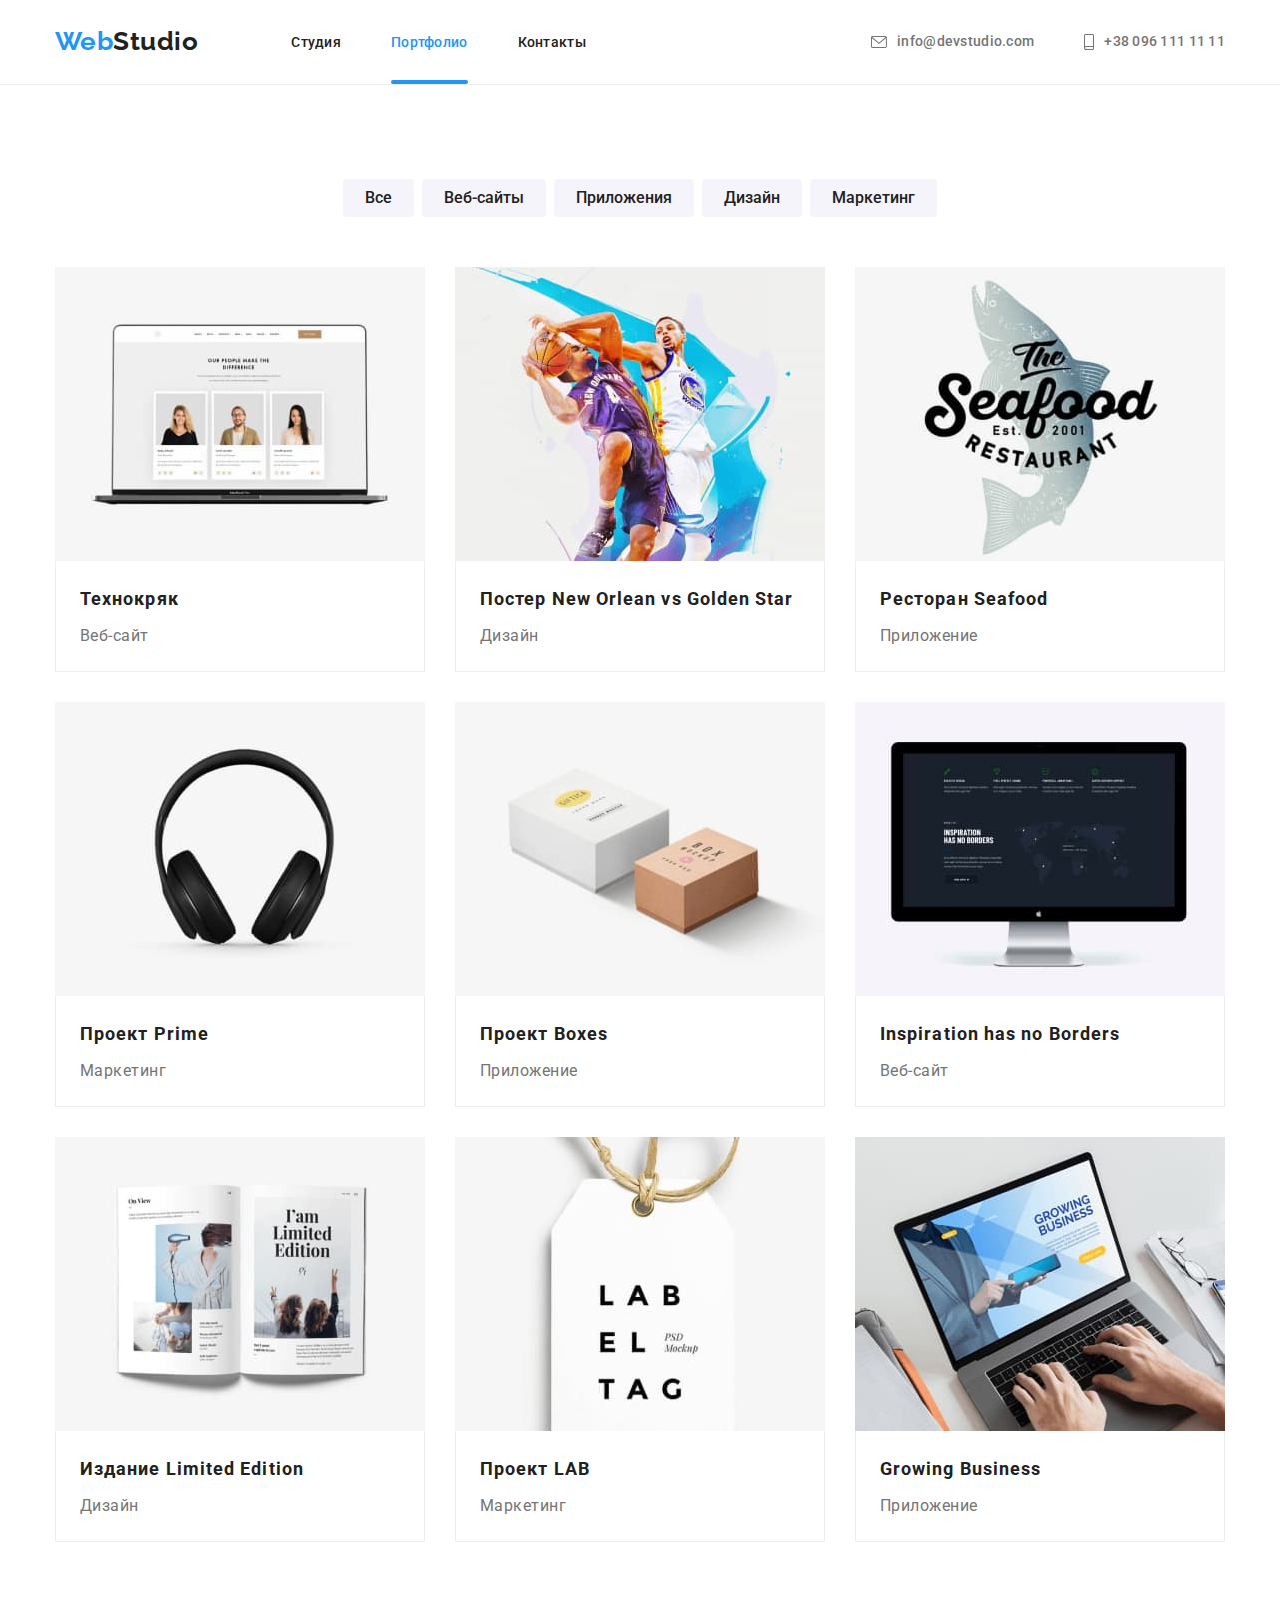
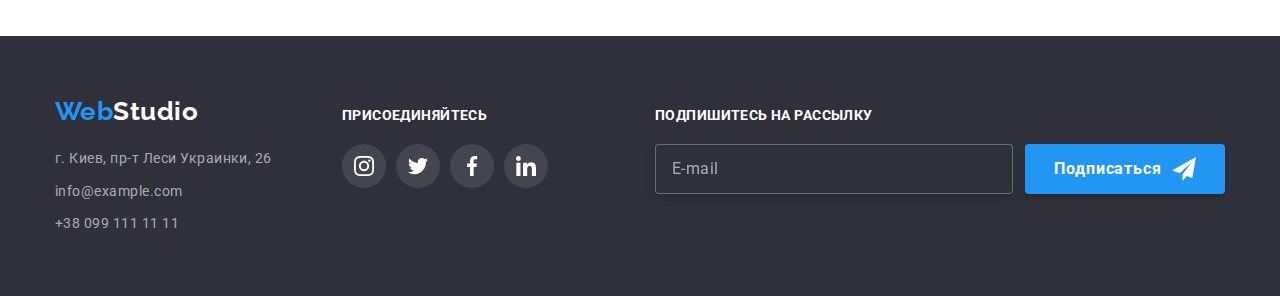
==== portfolio.html @ af9476b7 "add files from previous hw" ====
<!DOCTYPE html>
<html lang="ru">
  <head>
    <meta charset="UTF-8" />
    <meta http-equiv="X-UA-Compatible" content="IE=edge" />
    <meta name="viewport" content="width=device-width, initial-scale=1.0" />
    <title>Homework 7</title>
    <link rel="preconnect" href="https://fonts.googleapis.com" />
    <link rel="preconnect" href="https://fonts.gstatic.com" crossorigin />
    <link
      href="https://fonts.googleapis.com/css2?family=Raleway:wght@700&family=Roboto:wght@400;500;700;900&display=swap"
      rel="stylesheet"
    />
    <link
      rel="stylesheet"
      href="https://cdnjs.cloudflare.com/ajax/libs/modern-normalize/1.1.0/modern-normalize.min.css"
    />
    <link rel="stylesheet" href="./css/styles.css" />
  </head>

  <body>
    <!-- Header -->
    <header class="header-border">
      <div class="container header-container">
        <nav class="main-nav">
          <a class="logo" href="index.html" title="WebStudio"
            >Web<span class="logo-black">Studio</span></a
          >
          <ul class="site-nav">
            <li>
              <a class="nav-studio" href="./index.html">Студия</a>
            </li>
            <li>
              <a class="nav-portfolio current" href="./portfolio.html"
                >Портфолио</a
              >
            </li>
            <li><a class="nav-contacts" href="">Контакты</a></li>
          </ul>
        </nav>

        <ul class="contacts">
          <li>
            <a class="link-mail" href="mailto:info@devstudio.com">
              <svg class="icon-mail" width="16" height="12">
                <use href="./images/sprite.svg#icon-mail"></use>
              </svg>
              info@devstudio.com</a
            >
          </li>
          <li>
            <a class="link-tel" href="tel:+380961111111">
              <svg class="icon-smartphone" width="10" height="16">
                <use href="./images/sprite.svg#icon-smartphone"></use>
              </svg>
              +38 096 111 11 11</a
            >
          </li>
        </ul>
      </div>
    </header>
    <!-- Main -->
    <main>
      <!-- Секция 1 (Портфолио) -->
      <section>
        <div class="container">
          <h1 class="visually-hidden">Работы</h1>
          <ul class="button-list">
            <li><button class="portfolio-btn" type="button">Все</button></li>
            <li>
              <button class="portfolio-btn" type="button">Веб-сайты</button>
            </li>
            <li>
              <button class="portfolio-btn" type="button">Приложения</button>
            </li>
            <li><button class="portfolio-btn" type="button">Дизайн</button></li>
            <li>
              <button class="portfolio-btn" type="button">Маркетинг</button>
            </li>
          </ul>
          <ul class="portfolio-list">
            <li class="portfolio-card">
              <a class="portfolio-link" href="">
                <div class="portfolio-thumb">
                  <img
                    src="./images/technokryak.jpg"
                    width="370"
                    alt="Профили 3х членов команды"
                  />
                  <div class="portfolio-overlay">
                    <p class="thumb-text">
                      Ресурс предлагает комплексные предложения с разным уровнем
                      функционала и сервисов. Все это позволит посетителю
                      получить исчерпывающие сведения  о компании или частном
                      лице.
                    </p>
                  </div>
                </div>
                <div class="portfolio-card-div">
                  <h2 class="card-name">Технокряк</h2>
                  <p class="card-text">Веб-сайт</p>
                </div>
              </a>
            </li>
            <li class="portfolio-card">
              <a class="portfolio-link" href="">
                <div class="portfolio-thumb">
                  <img
                    src="./images/poster-new-orlean-vs-golden-star.jpg"
                    width="370"
                    alt="Постер New Orlean vs Golden Star с баскетболистами"
                  />
                  <div class="portfolio-overlay">
                    <p class="thumb-text">
                      Ресурс предлагает комплексные предложения с разным уровнем
                      функционала и сервисов. Все это позволит посетителю
                      получить исчерпывающие сведения  о компании или частном
                      лице.
                    </p>
                  </div>
                </div>
                <div class="portfolio-card-div">
                  <h2 class="card-name">Постер New Orlean vs Golden Star</h2>
                  <p class="card-text">Дизайн</p>
                </div>
              </a>
            </li>

            <li class="portfolio-card">
              <a class="portfolio-link" href="">
                <div class="portfolio-thumb">
                  <img
                    src="./images/seafood-restaurant.jpg"
                    width="370"
                    alt=" Надпись Seafood ресторан и логотип в виде лосося"
                  />
                  <div class="portfolio-overlay">
                    <p class="thumb-text">
                      Ресурс предлагает комплексные предложения с разным уровнем
                      функционала и сервисов. Все это позволит посетителю
                      получить исчерпывающие сведения  о компании или частном
                      лице.
                    </p>
                  </div>
                </div>
                <div class="portfolio-card-div">
                  <h2 class="card-name">Ресторан Seafood</h2>
                  <p class="card-text">Приложение</p>
                </div>
              </a>
            </li>

            <li class="portfolio-card">
              <a class="portfolio-link" href="">
                <div class="portfolio-thumb">
                  <img
                    src="./images/prime-project.jpg"
                    width="370"
                    alt="Наушники"
                  />
                  <div class="portfolio-overlay">
                    <p class="thumb-text">
                      Ресурс предлагает комплексные предложения с разным уровнем
                      функционала и сервисов. Все это позволит посетителю
                      получить исчерпывающие сведения  о компании или частном
                      лице.
                    </p>
                  </div>
                </div>
                <div class="portfolio-card-div">
                  <h2 class="card-name">Проект Prime</h2>
                  <p class="card-text">Маркетинг</p>
                </div>
              </a>
            </li>

            <li class="portfolio-card">
              <a class="portfolio-link" href="">
                <div class="portfolio-thumb">
                  <img
                    src="./images/boxes-project.jpg"
                    width="370"
                    alt="Две коробки: белая и коричневая"
                  />
                  <div class="portfolio-overlay">
                    <p class="thumb-text">
                      Ресурс предлагает комплексные предложения с разным уровнем
                      функционала и сервисов. Все это позволит посетителю
                      получить исчерпывающие сведения  о компании или частном
                      лице.
                    </p>
                  </div>
                </div>
                <div class="portfolio-card-div">
                  <h2 class="card-name">Проект Boxes</h2>
                  <p class="card-text">Приложение</p>
                </div>
              </a>
            </li>

            <li class="portfolio-card">
              <a class="portfolio-link" href="">
                <div class="portfolio-thumb">
                  <img
                    src="./images/inspiration-has-no-borders.jpg"
                    width="370"
                    alt="Компьютер с веб-сайтом"
                  />
                  <div class="portfolio-overlay">
                    <p class="thumb-text">
                      Ресурс предлагает комплексные предложения с разным уровнем
                      функционала и сервисов. Все это позволит посетителю
                      получить исчерпывающие сведения  о компании или частном
                      лице.
                    </p>
                  </div>
                </div>
                <div class="portfolio-card-div">
                  <h2 class="card-name">Inspiration has no Borders</h2>
                  <p class="card-text">Веб-сайт</p>
                </div>
              </a>
            </li>

            <li class="portfolio-card">
              <a class="portfolio-link" href="">
                <div class="portfolio-thumb">
                  <img
                    src="./images/limited-edition.jpg"
                    alt="Раскрытая книга с картинками"
                  />
                  <div class="portfolio-overlay">
                    <p class="thumb-text">
                      Ресурс предлагает комплексные предложения с разным уровнем
                      функционала и сервисов. Все это позволит посетителю
                      получить исчерпывающие сведения  о компании или частном
                      лице.
                    </p>
                  </div>
                </div>
                <div class="portfolio-card-div">
                  <h2 class="card-name">Издание Limited Edition</h2>
                  <p class="card-text">Дизайн</p>
                </div>
              </a>
            </li>

            <li class="portfolio-card">
              <a class="portfolio-link" href="">
                <div class="portfolio-thumb">
                  <img src="./images/lab-project.jpg" width="370" alt="Бирка" />
                  <div class="portfolio-overlay">
                    <p class="thumb-text">
                      Ресурс предлагает комплексные предложения с разным уровнем
                      функционала и сервисов. Все это позволит посетителю
                      получить исчерпывающие сведения  о компании или частном
                      лице.
                    </p>
                  </div>
                </div>
                <div class="portfolio-card-div">
                  <h2 class="card-name">Проект LAB</h2>
                  <p class="card-text">Маркетинг</p>
                </div>
              </a>
            </li>
            <li class="portfolio-card">
              <a class="portfolio-link" href="">
                <div class="portfolio-thumb">
                  <img
                    src="./images/growing-business.jpg"
                    width="370"
                    alt="Руки выполняют действия на клавиатуре"
                  />
                  <div class="portfolio-overlay">
                    <p class="thumb-text">
                      Ресурс предлагает комплексные предложения с разным уровнем
                      функционала и сервисов. Все это позволит посетителю
                      получить исчерпывающие сведения  о компании или частном
                      лице.
                    </p>
                  </div>
                </div>
                <div class="portfolio-card-div">
                  <h2 class="card-name">Growing Business</h2>
                  <p class="card-text">Приложение</p>
                </div>
              </a>
            </li>
          </ul>
        </div>
      </section>
    </main>
    <!-- Footer -->
    <footer>
      <div class="container">
        <div class="footer-columns">
          <div class="footer-adress">
            <a class="bottom-logo" href="index.html" title="WebStudio"
              >Web<span class="logo-white">Studio</span></a
            >
            <address>
              <ul class="address-list">
                <li>
                  <a
                    class="address-link"
                    href="https://goo.gl/maps/oR3F1YAG6LvCoMsa9"
                    target="_blank"
                    rel="noopener noreferrer"
                    >г. Киев, пр-т Леси Украинки, 26</a
                  >
                </li>
                <li>
                  <a class="address-link" href="mailto:info@example.com"
                    >info@example.com</a
                  >
                </li>
                <li>
                  <a class="address-link" href="tel:+380991111111"
                    >+38 099 111 11 11</a
                  >
                </li>
              </ul>
            </address>
          </div>
          <div class="call-to-action">
            <p class="join">присоединяйтесь</p>
            <ul class="sn-list-footer">
              <li class="sn-item-footer">
                <a class="sn-link-footer" href="">
                  <svg class="icon-social-footer" width="20" height="20">
                    <use href="./images/sprite.svg#icon-instagram"></use>
                  </svg>
                </a>
              </li>
              <li class="sn-item-footer">
                <a class="sn-link-footer" href="">
                  <svg class="icon-social-footer" width="20" height="20">
                    <use href="./images/sprite.svg#icon-twitter"></use>
                  </svg>
                </a>
              </li>
              <li class="sn-item-footer">
                <a class="sn-link-footer" href="">
                  <svg class="icon-social-footer" width="20" height="20">
                    <use href="./images/sprite.svg#icon-facebook"></use>
                  </svg>
                </a>
              </li>
              <li class="sn-item-footer">
                <a class="sn-link-footer" href="">
                  <svg class="icon-social-footer" width="20" height="20">
                    <use href="./images/sprite.svg#icon-linkedin"></use>
                  </svg>
                </a>
              </li>
            </ul>
          </div>
          <form class="mailing-list">
            <label class="mailing-list-title">
              Подпишитесь на рассылку
              <input
                class="mailing-list-email"
                type="email"
                name="email"
                placeholder="E-mail"
              />
            </label>
            <button class="mailing-list-button" type="submit">
              Подписаться
              <svg class="icon-send" width="24" height="24">
                <use href="./images/sprite.svg#icon-icon-send"></use>
              </svg>
            </button>
          </form>
        </div>
      </div>
    </footer>
  </body>
</html>
---- css/styles.css ----
:root {
  --primary-text-color: #757575;
  --title-text-color: #212121;
  --accent-color: #2196f3;
  --hero-button-hover-color: #188ce8;
  --primary-white-color: #ffffff;
  --portfolio-card-border-color: #eeeeee;
  --header-border-color: #ececec;
  --hero-footer-section-background-color: #2f303a;
  --team-section-background-color: #f5f4fa;
  --team-section-social-network-color: #afb1b8;
  --backdrop-background-color: rgba(0, 0, 0, 0.2);
  --primary-black-color: #000;
  --timing-function: cubic-bezier(0.4, 0, 0.2, 1);
}

body {
  font-family: Roboto, sans-serif;
  letter-spacing: 0.03em;
  background-color: var(--primary-white-color);
  color: var(--primary-text-color);
}
p,
h1,
h2,
h3,
h4,
h5,
h6 {
  margin: 0;
  padding: 0;
}

ul {
  list-style: none;
  margin: 0;
  padding: 0;
}

img {
  display: block;
  max-width: 100%;
  height: auto;
}

section {
  padding: 94px 0;
}

.container {
  width: 1200px;
  margin-left: auto;
  margin-right: auto;
  padding-left: 15px;
  padding-right: 15px;
}

.visually-hidden {
  position: absolute;
  width: 1px;
  height: 1px;
  margin: -1px;
  border: 0;
  padding: 0;
  white-space: nowrap;
  clip-path: inset(100%);
  clip: rect(0 0 0 0);
  overflow: hidden;
}

/* Header */
header {
  display: flex;
  align-items: center;
  margin: auto;
}
.header-container {
  display: flex;
  align-items: center;
}

.header-border {
  border-bottom: 1px solid var(--header-border-color);
}

.main-nav {
  display: flex;
  align-items: center;
  margin-right: auto;
}

.logo {
  margin-right: 93px;
  padding-top: 24px;
  padding-bottom: 25px;

  font-family: "Raleway";
  font-weight: 700;
  font-size: 26px;
  line-height: 1.2;
  color: var(--accent-color);
  text-decoration: none;
}

.logo-black {
  color: var(--title-text-color);
}

.site-nav {
  display: flex;
  align-items: center;
  padding-left: 0;
  margin: 0;
}

.site-nav .current {
  color: var(--accent-color);
  position: relative;
}

.site-nav .current::after {
  content: "";
  position: absolute;
  width: 100%;
  height: 4px;
  background-color: var(--accent-color);
  border-radius: 2px;
  bottom: 0;
  left: 0;
  margin-bottom: -2px;
}

.site-nav > li:not(:last-child) {
  margin-right: 50px;
}

.nav-studio {
  padding-top: 32px;
  padding-bottom: 32px;
  font-weight: 500;
  font-size: 14px;
  line-height: 1.14;
  letter-spacing: 0.02em;
  color: var(--title-text-color);
  text-decoration: none;
  transition: color 250ms var(--timing-function);
}

.nav-studio:hover,
.nav-studio:focus {
  color: var(--accent-color);
}

.nav-portfolio {
  padding-top: 32px;
  padding-bottom: 32px;
  font-weight: 500;
  font-size: 14px;
  line-height: 1.14px;
  letter-spacing: 0.02em;
  color: var(--title-text-color);
  text-decoration: none;
  transition: color 250ms var(--timing-function);
}

.nav-portfolio:hover,
.nav-portfolio:focus {
  color: var(--accent-color);
}

.nav-contacts {
  padding-top: 32px;
  padding-bottom: 32px;
  font-weight: 500;
  font-size: 14px;
  line-height: 1.14;
  letter-spacing: 0.02em;
  color: var(--title-text-color);
  text-decoration: none;
  transition: color 250ms var(--timing-function);
}

.nav-contacts:hover,
.nav-contacts:focus {
  color: var(--accent-color);
}

.contacts {
  display: flex;
  align-items: center;
  padding-left: 0;
  margin: 0;
}

.link-mail {
  padding-top: 32px;
  padding-bottom: 32px;
  margin-right: 50px;
  font-weight: 500;
  font-size: 14px;
  line-height: 1.4;
  letter-spacing: 0.02em;
  color: var(--primary-text-color);
  text-decoration: none;
  display: flex;
  align-items: center;
  transition: color 250ms var(--timing-function);
}

.icon-mail {
  fill: currentColor;
  margin-right: 10px;
}

.link-mail:hover,
.link-mail:focus {
  color: var(--accent-color);
}

.link-tel {
  padding-top: 32px;
  padding-bottom: 32px;
  font-weight: 500;
  font-size: 14px;
  line-height: 1.4;
  letter-spacing: 0.02em;
  color: var(--primary-text-color);
  text-decoration: none;
  display: flex;
  align-items: center;
  transition: color 250ms var(--timing-function);
}

.icon-smartphone {
  fill: currentColor;
  margin-right: 10px;
}

.link-tel:hover,
.link-tel:focus {
  color: var(--accent-color);
}

/* Секция 1 (Эффективное решение для вашего бизнеса)  */
.hero-section {
  background-color: var(--hero-footer-section-background-color);
  background-image: linear-gradient(
      to right,
      rgba(47, 48, 58, 0.4),
      rgba(47, 48, 58, 0.4)
    ),
    url("../images/hero-img.jpg");
  background-repeat: no-repeat;
  background-size: cover;
  background-position: center;
  max-width: 1600px;
  margin: 0 auto;
  align-items: center;
  padding-top: 200px;
  padding-bottom: 200px;
}

.title-container {
  display: flex;
  align-items: center;
  flex-direction: column;
}

.hero-title {
  margin: 0 0 30px;
  width: 696px;

  font-weight: 900;
  font-size: 44px;
  line-height: 1.36;
  text-align: center;
  letter-spacing: 0.06em;
  text-transform: uppercase;
  color: var(--primary-white-color);
}

.hero-button {
  border-radius: 4px;
  padding: 10px 32px;
  border: none;
  align-items: center;

  color: var(--primary-white-color);
  background-color: var(--accent-color);
  font-weight: 700;
  font-size: 16px;
  line-height: 1.88;
  text-align: center;
  letter-spacing: 0.06em;
  cursor: pointer;
  transition: background-color 250ms var(--timing-function);
}

.hero-button:hover,
.hero-button:focus {
  background-color: var(--hero-button-hover-color);
}

/* Секция 2 (Список преимуществ) */
.advantage-list {
  display: flex;
}

.advantage-list > li:not(:last-child) {
  margin-right: 30px;
}

.advantage-block {
  background-color: var(--team-section-background-color);
  border-radius: 4px;
  width: 270px;
  height: 120px;
  margin-bottom: 30px;
  align-items: center;
  display: flex;
  justify-content: center;
}

.advantage-title {
  margin-top: 0;
  margin-bottom: 10px;
  color: var(--title-text-color);
  font-weight: 700;
  font-size: 14px;
  line-height: 1.14;
  text-transform: uppercase;
}

.advantage-text {
  width: 270px;
  font-size: 14px;
  line-height: 1.7;
  color: var(--primary-text-color);
}

/* Секция 3 (Чем мы занимаемся?) */
.project-section {
  padding-top: 0;
}
.projects-title {
  margin-top: 0;
  margin-bottom: 50px;
  font-weight: 700;
  font-size: 36px;
  line-height: 1.16;
  text-align: center;
  color: var(--title-text-color);
}

.projects-list {
  display: flex;
}

.projects-list > li:not(:last-child) {
  margin-right: 30px;
}

.projects-item-div {
  position: relative;
}

.projects-item-text {
  position: absolute;
  bottom: 0;

  width: 370px;
  padding: 27px 0;
  font-weight: 700;
  font-size: 14px;
  line-height: 16px;
  text-align: center;
  letter-spacing: 0.03em;
  text-transform: uppercase;
  color: var(--primary-white-color);
  background-color: rgba(47, 48, 58, 0.8);
}

/* Секция 4 (Наша команда) */
.team-section {
  background-color: var(--team-section-background-color);
  margin-top: 0;
  margin-bottom: 0;
}

.team-section-title {
  margin-bottom: 50px;
  font-weight: 700;
  font-size: 36px;
  line-height: 1.16;
  text-align: center;
  color: var(--title-text-color);
}

.team-list {
  display: flex;
}

.member-card {
  background-color: var(--primary-white-color);
  width: 270px;
  margin-bottom: 0;
  box-shadow: 0px 1px 3px rgba(0, 0, 0, 0.12), 0px 1px 1px rgba(0, 0, 0, 0.14),
    0px 2px 1px rgba(0, 0, 0, 0.2);
}

.member-card:not(:last-child) {
  margin-right: 30px;
}

.member-name {
  margin-top: 30px;
  margin-bottom: 10px;
  font-weight: 500;
  font-size: 16px;
  line-height: 1.19;
  text-align: center;
  color: var(--title-text-color);
}

.member-position {
  margin-bottom: 16px;
  font-size: 16px;
  line-height: 1.19;
  text-align: center;
}

.social-network-list {
  display: flex;
  justify-content: center;
  margin-bottom: 30px;
}

.social-network-link:not(:last-child) {
  margin-right: 10px;
}

.social-network {
  display: flex;
  justify-content: center;
  align-items: center;
  color: var(--team-section-social-network-color);
  width: 44px;
  height: 44px;
  border-radius: 50%;
  transition: color 250ms var(--timing-function),
    background-color 250ms var(--timing-function);
}

.social-network:hover,
.social-network:focus {
  color: var(--primary-white-color);
  background-color: var(--accent-color);
}

.icon-social {
  fill: currentColor;
}

/* Секция 5 (Постоянные клиенты) */

.regular-customers-title {
  color: var(--title-text-color);
  font-weight: 700;
  font-size: 36px;
  line-height: 1.16;
  text-align: center;
  letter-spacing: 0.03em;

  margin-bottom: 50px;
}

.regular-customers-list {
  display: flex;
}

.brand-logo-item:not(:last-child) {
  margin-right: 30px;
}

.brand-logo-link {
  display: flex;
  justify-content: center;
  align-items: center;
  border: 1px solid var(--team-section-social-network-color);
  border-radius: 4px;
  width: 170px;
  height: 92px;
  color: var(--team-section-social-network-color);
  transition: color 250ms var(--timing-function);
}

.brand-logo-link:hover,
.brand-logo-link:focus {
  color: var(--accent-color);
  border: 1px solid var(--accent-color);
}

.brand-logo-icon {
  fill: currentColor;
}

/* Footer */
footer {
  background-color: var(--hero-footer-section-background-color);
  padding-top: 60px;
  padding-bottom: 60px;
}

.footer-columns {
  display: flex;
  align-items: baseline;
}

.bottom-logo {
  display: inline-block;
  margin-bottom: 20px;
  font-family: "Raleway";
  font-weight: 700;
  font-size: 26px;
  line-height: 1.19;
  color: var(--accent-color);
  text-decoration: none;
}

.logo-white {
  color: var(--primary-white-color);
}

.address-link {
  display: inline-block;
  font-style: normal;
  font-size: 14px;
  line-height: 1.7;
  color: rgba(255, 255, 255, 0.6);
  text-decoration: none;
  transition: color 250ms var(--timing-function);
}

.address-list > li:not(:last-child) {
  margin-bottom: 9px;
}

.address-link:hover,
.address-link:focus {
  color: var(--primary-white-color);
}

.call-to-action {
  margin-left: 70px;
}

.join {
  margin-bottom: 20px;
  font-weight: 700;
  font-size: 14px;
  line-height: 1.14;
  letter-spacing: 0.03em;
  text-transform: uppercase;
  color: var(--primary-white-color);
}

.sn-list-footer {
  display: flex;
}

.sn-item-footer:not(:last-child) {
  margin-right: 10px;
}

.sn-link-footer {
  display: flex;
  justify-content: center;
  align-items: center;
  color: var(--primary-white-color);
  background-color: rgba(255, 255, 255, 0.1);
  width: 44px;
  height: 44px;
  border-radius: 50%;
  transition: background-color 250ms var(--timing-function);
}

.sn-link-footer:hover,
.sn-link-footer:focus {
  background-color: var(--accent-color);
}

.icon-social-footer {
  fill: currentColor;
}

.mailing-list {
  margin-left: auto;
  display: flex;
}

.mailing-list-title {
  display: block;
  font-weight: 700;
  font-size: 14px;
  line-height: 1.14;
  letter-spacing: 0.03em;
  text-transform: uppercase;
  color: var(--primary-white-color);
}

.mailing-list-email {
  display: block;
  margin-top: 20px;
  font-size: 16px;
  line-height: 1.25;
  letter-spacing: 0.03em;
  color: rgba(255, 255, 255, 0.6);
  width: 358px;
  height: 50px;
  background-color: var(--hero-footer-section-background-color);
  border: 1px solid rgba(255, 255, 255, 0.3);
  box-sizing: border-box;
  filter: drop-shadow(0px 4px 4px rgba(0, 0, 0, 0.15));
  border-radius: 4px;
  padding-left: 16px;
  transition: border 250ms var(--timing-function);
}

.mailing-list-email:focus {
  border: 1px solid var(--accent-color);
  outline: none;
}

.mailing-list-email::placeholder {
  font-size: 16px;
  line-height: 1.25;
  letter-spacing: 0.03em;
  color: rgba(255, 255, 255, 0.6);
}

.mailing-list-button {
  display: flex;
  align-self: flex-end;
  margin-left: 12px;
  justify-content: center;
  align-items: center;
  width: 200px;
  height: 50px;

  font-weight: 700;
  font-size: 16px;
  line-height: 30px;
  letter-spacing: 0.06em;
  color: var(--primary-white-color);
  background-color: var(--accent-color);
  box-shadow: 0px 4px 4px rgba(0, 0, 0, 0.15);
  border-radius: 4px;
  border: none;
  cursor: pointer;
  transition: background-color 250ms var(--timing-function);
}

.icon-send {
  margin-left: 10px;
}

.mailing-list-button:hover,
.mailing-list-button:focus {
  background-color: var(--hero-button-hover-color);
}

/* Modal  */

.backdrop {
  position: fixed;
  top: 0;
  left: 0;
  background-color: var(--backdrop-background-color);
  width: 100%;
  height: 100%;

  opacity: 1;
  transition: opacity 250ms var(--timing-function);
}

.is-hidden {
  visibility: hidden;
  opacity: 0;
  pointer-events: none;
}

.backdrop.is-hidden .modal {
  transform: translate(-50%, -50%) scale(0.9);
  opacity: 0;
}

.modal {
  position: absolute;
  top: 50%;
  left: 50%;
  padding: 40px;
  min-width: 528px;
  min-height: 581px;
  transform: translate(-50%, -50%) scale(1);
  transition: transform 250ms var(--timing-function),
    opacity 250ms var(--timing-function);

  background-color: var(--primary-white-color);
  box-shadow: 0px 1px 3px rgba(0, 0, 0, 0.12), 0px 1px 1px rgba(0, 0, 0, 0.14),
    0px 2px 1px rgba(0, 0, 0, 0.2);
  border-radius: 4px;
}

.modal-close-button {
  position: absolute;
  right: 0;
  top: 0;
  display: flex;
  justify-content: center;
  align-items: center;
  margin: 8px 8px 0 2px;
  padding: 0;

  border: none;
  cursor: pointer;
  background-color: var(--primary-white-color);
}

.icon-close {
  fill: var(--primary-black-color);
  transition: fill 250ms var(--timing-function);
}

.icon-close:hover,
.icon-close:focus {
  fill: var(--accent-color);
}

.modal-title {
  margin-bottom: 30px;
  font-weight: 700;
  font-size: 20px;
  line-height: 1.15;
  text-align: center;
  letter-spacing: 0.03em;
  color: var(--title-text-color);
}

.form-field {
  position: relative;
  margin-bottom: 28px;
}

.form-field:nth-child(4) {
  margin-bottom: 20px;
}

.form-label {
  position: absolute;
  top: -18px;
  left: 0;
  font-size: 12px;
  line-height: 1.16;
  letter-spacing: 0.01em;
}

.form-svg {
  position: absolute;
  top: 50%;
  left: 15px;
  transform: translateY(-50%);
  transition: fill 250ms var(--timing-function);
}

.input {
  padding-left: 42px;
  width: 448px;
  height: 40px;
  border: 1px solid rgba(33, 33, 33, 0.2);
  box-sizing: border-box;
  border-radius: 4px;
  color: var(--primary-text-color);
  transition: border 250ms var(--timing-function);
}

.input:focus {
  border: 1px solid var(--accent-color);
  outline: none;
}

.form-field:focus-within > .form-svg {
  fill: var(--accent-color);
}

.textarea {
  resize: none;
  width: 448px;
  height: 120px;
  padding: 12px 16px;
  margin-top: 4px;
  border: 1px solid rgba(33, 33, 33, 0.2);
  box-sizing: border-box;
  border-radius: 4px;
  font-size: 14px;
  line-height: 1.14;
  letter-spacing: 0.01em;
  color: var(--primary-text-color);
  transition: border 250ms var(--timing-function);
}

.textarea::placeholder {
  font-size: 14px;
  line-height: 1.14;
  letter-spacing: 0.01em;
  color: rgba(117, 117, 117, 0.5);
}

.textarea:focus {
  border: 1px solid var(--accent-color);
  outline: none;
}

.policy-checkbox {
  display: flex;
  align-items: center;
  justify-content: center;
  font-size: 14px;
  line-height: 1.71;
  letter-spacing: 0.03em;
}

.checkbox {
  position: absolute;
  width: 1px;
  height: 1px;
  margin: -1px;
  border: 0;
  padding: 0;
  white-space: nowrap;
  clip-path: inset(100%);
  clip: rect(0 0 0 0);
  overflow: hidden;
}

.checkbox:checked + .checkbox-border {
  background-color: var(--accent-color);
  background-origin: border-box;
  border-color: var(--accent-color);
}

.checkbox-border {
  display: flex;
  align-items: center;
  border: 2px solid var(--title-text-color);
  border-radius: 4px;
  margin-right: 7px;
  transition: background-color 250ms var(--timing-function);
}

.icon-check {
  fill: var(--primary-white-color);
}

.policy-agreement {
  margin-left: 3px;
  color: var(--accent-color);
}

.form-button {
  display: flex;
  justify-content: center;
  align-items: center;
  width: 200px;
  margin-top: 30px;
  margin-left: auto;
  margin-right: auto;
  padding-top: 10px;
  padding-bottom: 10px;

  font-weight: 700;
  font-size: 16px;
  line-height: 1.87;
  letter-spacing: 0.06em;
  color: var(--primary-white-color);
  background-color: var(--accent-color);
  box-shadow: 0px 4px 4px rgba(0, 0, 0, 0.15);
  border-radius: 4px;
  border: none;
  cursor: pointer;
  transition: background-color 250ms var(--timing-function);
}

.form-button:hover,
.form-button:focus {
  background-color: var(--hero-button-hover-color);
}

/* Portfolio  */

.button-list {
  display: flex;
  justify-content: center;

  margin-bottom: 50px;
}

.button-list > li:not(:last-child) {
  margin-right: 8px;
}

.portfolio-btn {
  padding: 6px 22px;
  border-radius: 4px;
  border: none;

  font-weight: 500;
  font-size: 16px;
  line-height: 1.63;
  text-align: center;
  color: var(--title-text-color);
  background-color: var(--team-section-background-color);
  cursor: pointer;
  transition: color 250ms var(--timing-function), background-color,
    250ms var(--timing-function);
}
.portfolio-btn:hover,
.portfolio-btn:focus {
  color: var(--primary-white-color);
  background-color: var(--accent-color);
}

.portfolio-list {
  display: flex;
  flex-wrap: wrap;
  padding-left: 0;
  margin-top: 0;
}

.portfolio-link {
  display: block;
  text-decoration: none;
  color: var(--primary-text-color);
}

.portfolio-link:hover,
.portfolio-link:focus {
  box-shadow: 0px 1px 1px rgba(0, 0, 0, 0.12), 0px 4px 4px rgba(0, 0, 0, 0.06),
    1px 4px 6px rgba(0, 0, 0, 0.16);
}

.portfolio-thumb {
  position: relative;
  overflow: hidden;
}

.portfolio-overlay {
  position: absolute;
  width: 100%;
  height: 100%;
  top: 0;
  left: 0;
  background-color: rgba(33, 150, 243, 0.9);
  transform: translateY(100%);
  transition: transform 250ms var(--timing-function);
}

.thumb-text {
  position: absolute;
  top: 50%;
  left: 50%;
  transform: translate(-50%, -50%);
  width: 100%;
  padding: 63px 24px;

  font-size: 18px;
  line-height: 1.55;
  letter-spacing: 0.03em;
  color: var(--primary-white-color);
}

.portfolio-link:hover .portfolio-overlay {
  transform: translateY(0);
}

.portfolio-card {
  width: 370px;
  margin-right: 30px;
  margin-bottom: 30px;

  background: var(--primary-white-color);
  box-sizing: border-box;
}

.portfolio-card:nth-child(3n) {
  margin-right: 0;
}

.portfolio-card:nth-last-child(-n + 3) {
  margin-bottom: 0;
}

.portfolio-card-div {
  padding: 20px 24px;
  border-left: 1px solid var(--portfolio-card-border-color);
  border-right: 1px solid var(--portfolio-card-border-color);
  border-bottom: 1px solid var(--portfolio-card-border-color);
}

.card-name {
  margin-bottom: 4px;
  font-weight: 700;
  font-size: 18px;
  line-height: 2;
  letter-spacing: 0.06em;
  color: var(--title-text-color);
}

.card-text {
  font-size: 16px;
  line-height: 1.88;
}
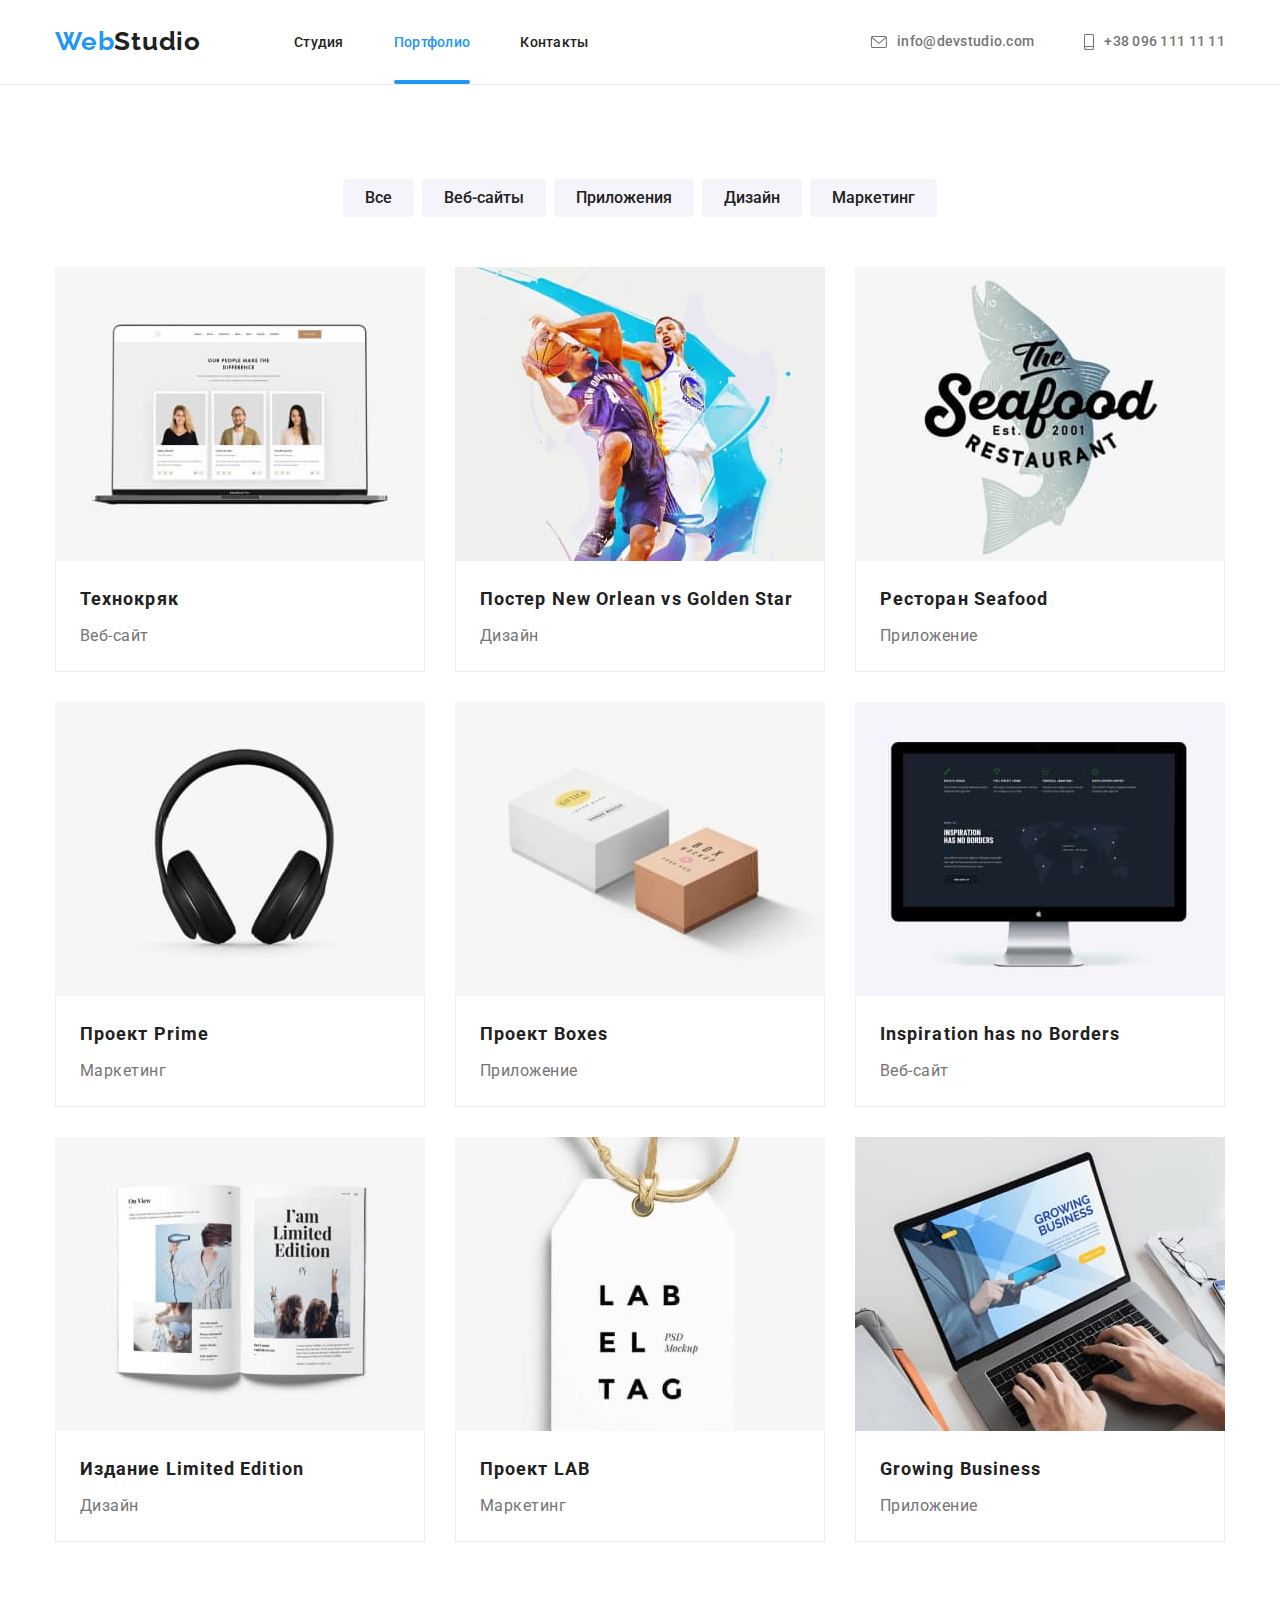
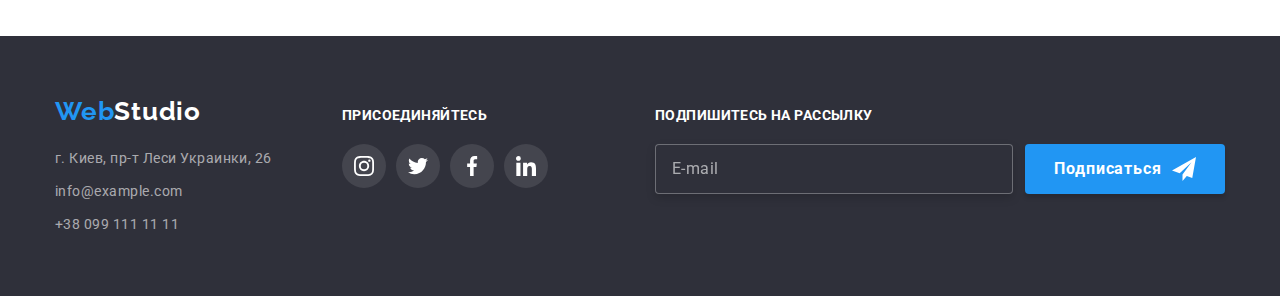
==== commit 964ae7aa: "add BEM for studio" ====
--- a/portfolio.html
+++ b/portfolio.html
@@ -20,41 +20,35 @@
 
   <body>
     <!-- Header -->
-    <header class="header-border">
-      <div class="container header-container">
-        <nav class="main-nav">
-          <a class="logo" href="index.html" title="WebStudio"
-            >Web<span class="logo-black">Studio</span></a
-          >
-          <ul class="site-nav">
-            <li>
-              <a class="nav-studio" href="./index.html">Студия</a>
-            </li>
-            <li>
-              <a class="nav-portfolio current" href="./portfolio.html"
-                >Портфолио</a
-              >
-            </li>
-            <li><a class="nav-contacts" href="">Контакты</a></li>
+    <header class="header--border">
+      <div class="container header__container">
+        <nav class="site-nav">
+          <a class="logo site-nav__logo" href="index.html" title="WebStudio">Web<span class="logo--black">Studio</span></a>
+          <ul class="site-nav__list">
+            <li class="site-nav__item">
+              <a class="site-nav__link" href="./index.html">Студия</a>
+            </li>
+            <li class="site-nav__item">
+              <a class="site-nav__link site-nav__link--current" href="./portfolio.html">Портфолио</a>
+            </li>
+            <li class="site-nav__item"><a class="site-nav__link" href="">Контакты</a></li>
           </ul>
         </nav>
-
+    
         <ul class="contacts">
           <li>
-            <a class="link-mail" href="mailto:info@devstudio.com">
-              <svg class="icon-mail" width="16" height="12">
+            <a class="contacts__link contacts__link--gap" href="mailto:info@devstudio.com">
+              <svg class="contacts__icon" width="16" height="12">
                 <use href="./images/sprite.svg#icon-mail"></use>
               </svg>
-              info@devstudio.com</a
-            >
+              info@devstudio.com</a>
           </li>
           <li>
-            <a class="link-tel" href="tel:+380961111111">
-              <svg class="icon-smartphone" width="10" height="16">
+            <a class="contacts__link" href="tel:+380961111111">
+              <svg class="contacts__icon" width="10" height="16">
                 <use href="./images/sprite.svg#icon-smartphone"></use>
               </svg>
-              +38 096 111 11 11</a
-            >
+              +38 096 111 11 11</a>
           </li>
         </ul>
       </div>
@@ -65,16 +59,16 @@
       <section>
         <div class="container">
           <h1 class="visually-hidden">Работы</h1>
-          <ul class="button-list">
-            <li><button class="portfolio-btn" type="button">Все</button></li>
-            <li>
+          <ul class="filter-list">
+            <li class="filter-list__item"><button class="portfolio-btn" type="button">Все</button></li>
+            <li class="filter-list__item">
               <button class="portfolio-btn" type="button">Веб-сайты</button>
             </li>
-            <li>
+            <li class="filter-list__item">
               <button class="portfolio-btn" type="button">Приложения</button>
             </li>
-            <li><button class="portfolio-btn" type="button">Дизайн</button></li>
-            <li>
+            <li class="filter-list__item"><button class="portfolio-btn" type="button">Дизайн</button></li>
+            <li class="filter-list__item">
               <button class="portfolio-btn" type="button">Маркетинг</button>
             </li>
           </ul>
@@ -303,81 +297,66 @@
     <!-- Footer -->
     <footer>
       <div class="container">
-        <div class="footer-columns">
+        <div class="footer__columns">
           <div class="footer-adress">
-            <a class="bottom-logo" href="index.html" title="WebStudio"
-              >Web<span class="logo-white">Studio</span></a
-            >
+            <a class="logo footer-adress__logo" href="index.html" title="WebStudio">Web<span
+                class="logo--white">Studio</span></a>
             <address>
-              <ul class="address-list">
-                <li>
-                  <a
-                    class="address-link"
-                    href="https://goo.gl/maps/oR3F1YAG6LvCoMsa9"
-                    target="_blank"
-                    rel="noopener noreferrer"
-                    >г. Киев, пр-т Леси Украинки, 26</a
-                  >
+              <ul class="footer-address__list">
+                <li class="footer-address__item">
+                  <a class="footer-address__link" href="https://goo.gl/maps/oR3F1YAG6LvCoMsa9" target="_blank"
+                    rel="noopener noreferrer">г. Киев, пр-т Леси Украинки, 26</a>
                 </li>
-                <li>
-                  <a class="address-link" href="mailto:info@example.com"
-                    >info@example.com</a
-                  >
+                <li class="footer-address__item">
+                  <a class="footer-address__link" href="mailto:info@example.com">info@example.com</a>
                 </li>
-                <li>
-                  <a class="address-link" href="tel:+380991111111"
-                    >+38 099 111 11 11</a
-                  >
+                <li class="footer-address__item">
+                  <a class="footer-address__link" href="tel:+380991111111">+38 099 111 11 11</a>
                 </li>
               </ul>
             </address>
           </div>
-          <div class="call-to-action">
-            <p class="join">присоединяйтесь</p>
-            <ul class="sn-list-footer">
-              <li class="sn-item-footer">
-                <a class="sn-link-footer" href="">
-                  <svg class="icon-social-footer" width="20" height="20">
+          <div class="join">
+            <p class="join__title">присоединяйтесь</p>
+            <ul class="join__list">
+              <li class="join__item">
+                <a class="join__link" href="">
+                  <svg class="join__icon" width="20" height="20">
                     <use href="./images/sprite.svg#icon-instagram"></use>
                   </svg>
                 </a>
               </li>
-              <li class="sn-item-footer">
-                <a class="sn-link-footer" href="">
-                  <svg class="icon-social-footer" width="20" height="20">
+              <li class="join__item">
+                <a class="join__link" href="">
+                  <svg class="join__icon" width="20" height="20">
                     <use href="./images/sprite.svg#icon-twitter"></use>
                   </svg>
                 </a>
               </li>
-              <li class="sn-item-footer">
-                <a class="sn-link-footer" href="">
-                  <svg class="icon-social-footer" width="20" height="20">
+              <li class="join__item">
+                <a class="join__link" href="">
+                  <svg class="join__icon" width="20" height="20">
                     <use href="./images/sprite.svg#icon-facebook"></use>
                   </svg>
                 </a>
               </li>
-              <li class="sn-item-footer">
-                <a class="sn-link-footer" href="">
-                  <svg class="icon-social-footer" width="20" height="20">
+              <li class="join__item">
+                <a class="join__link" href="">
+                  <svg class="join__icon" width="20" height="20">
                     <use href="./images/sprite.svg#icon-linkedin"></use>
                   </svg>
                 </a>
               </li>
             </ul>
           </div>
-          <form class="mailing-list">
-            <label class="mailing-list-title">
+          <form class="mailing">
+            <label class="mailing__title">
               Подпишитесь на рассылку
-              <input
-                class="mailing-list-email"
-                type="email"
-                name="email"
-                placeholder="E-mail"
-              />
+              <input class="mailing__form" type="email" name="email" placeholder="E-mail" />
             </label>
-            <button class="mailing-list-button" type="submit">
+            <button class="mailing__button" type="submit">
               Подписаться
-              <svg class="icon-send" width="24" height="24">
+              <svg class="mailing__icon" width="24" height="24">
                 <use href="./images/sprite.svg#icon-icon-send"></use>
               </svg>
             </button>
--- a/css/styles.css
+++ b/css/styles.css
@@ -74,51 +74,75 @@
   align-items: center;
   margin: auto;
 }
-.header-container {
-  display: flex;
-  align-items: center;
-}
-
-.header-border {
+.header__container {
+  display: flex;
+  align-items: center;
+}
+
+.header--border {
   border-bottom: 1px solid var(--header-border-color);
 }
 
-.main-nav {
+.site-nav {
   display: flex;
   align-items: center;
   margin-right: auto;
 }
 
 .logo {
+  font-family: "Raleway";
+  font-weight: 700;
+  font-size: 26px;
+  line-height: 1.2;
+  letter-spacing: 0.03em;
+  color: var(--accent-color);
+  text-decoration: none;
+}
+
+.site-nav__logo {
   margin-right: 93px;
   padding-top: 24px;
   padding-bottom: 25px;
-
-  font-family: "Raleway";
-  font-weight: 700;
-  font-size: 26px;
-  line-height: 1.2;
-  color: var(--accent-color);
-  text-decoration: none;
-}
-
-.logo-black {
+}
+
+.logo--black {
   color: var(--title-text-color);
 }
 
-.site-nav {
+.site-nav__list {
   display: flex;
   align-items: center;
   padding-left: 0;
   margin: 0;
 }
 
-.site-nav .current {
+.site-nav__item:not(:last-child) {
+  margin-right: 50px;
+}
+
+.site-nav__link {
+  padding-top: 32px;
+  padding-bottom: 32px;
+  font-weight: 500;
+  font-size: 14px;
+  line-height: 1.14;
+  letter-spacing: 0.02em;
+  color: var(--title-text-color);
+  text-decoration: none;
+  transition: color 250ms var(--timing-function);
+}
+
+.site-nav__link:hover,
+.site-nav__link:focus {
+  color: var(--accent-color);
+}
+
+.site-nav__link--current {
   color: var(--accent-color);
   position: relative;
 }
 
-.site-nav .current::after {
+.site-nav__link--current::after {
   content: "";
   position: absolute;
   width: 100%;
@@ -130,72 +154,16 @@
   margin-bottom: -2px;
 }
 
-.site-nav > li:not(:last-child) {
-  margin-right: 50px;
-}
-
-.nav-studio {
+.contacts {
+  display: flex;
+  align-items: center;
+  padding-left: 0;
+  margin: 0;
+}
+
+.contacts__link {
   padding-top: 32px;
   padding-bottom: 32px;
-  font-weight: 500;
-  font-size: 14px;
-  line-height: 1.14;
-  letter-spacing: 0.02em;
-  color: var(--title-text-color);
-  text-decoration: none;
-  transition: color 250ms var(--timing-function);
-}
-
-.nav-studio:hover,
-.nav-studio:focus {
-  color: var(--accent-color);
-}
-
-.nav-portfolio {
-  padding-top: 32px;
-  padding-bottom: 32px;
-  font-weight: 500;
-  font-size: 14px;
-  line-height: 1.14px;
-  letter-spacing: 0.02em;
-  color: var(--title-text-color);
-  text-decoration: none;
-  transition: color 250ms var(--timing-function);
-}
-
-.nav-portfolio:hover,
-.nav-portfolio:focus {
-  color: var(--accent-color);
-}
-
-.nav-contacts {
-  padding-top: 32px;
-  padding-bottom: 32px;
-  font-weight: 500;
-  font-size: 14px;
-  line-height: 1.14;
-  letter-spacing: 0.02em;
-  color: var(--title-text-color);
-  text-decoration: none;
-  transition: color 250ms var(--timing-function);
-}
-
-.nav-contacts:hover,
-.nav-contacts:focus {
-  color: var(--accent-color);
-}
-
-.contacts {
-  display: flex;
-  align-items: center;
-  padding-left: 0;
-  margin: 0;
-}
-
-.link-mail {
-  padding-top: 32px;
-  padding-bottom: 32px;
-  margin-right: 50px;
   font-weight: 500;
   font-size: 14px;
   line-height: 1.4;
@@ -207,42 +175,22 @@
   transition: color 250ms var(--timing-function);
 }
 
-.icon-mail {
+.contacts__link--gap {
+  margin-right: 50px;
+}
+
+.contacts__icon {
   fill: currentColor;
   margin-right: 10px;
 }
 
-.link-mail:hover,
-.link-mail:focus {
+.contacts__link:hover,
+.contacts__link:focus {
   color: var(--accent-color);
 }
 
-.link-tel {
-  padding-top: 32px;
-  padding-bottom: 32px;
-  font-weight: 500;
-  font-size: 14px;
-  line-height: 1.4;
-  letter-spacing: 0.02em;
-  color: var(--primary-text-color);
-  text-decoration: none;
-  display: flex;
-  align-items: center;
-  transition: color 250ms var(--timing-function);
-}
-
-.icon-smartphone {
-  fill: currentColor;
-  margin-right: 10px;
-}
-
-.link-tel:hover,
-.link-tel:focus {
-  color: var(--accent-color);
-}
-
 /* Секция 1 (Эффективное решение для вашего бизнеса)  */
-.hero-section {
+.hero {
   background-color: var(--hero-footer-section-background-color);
   background-image: linear-gradient(
       to right,
@@ -260,13 +208,13 @@
   padding-bottom: 200px;
 }
 
-.title-container {
+.hero__container {
   display: flex;
   align-items: center;
   flex-direction: column;
 }
 
-.hero-title {
+.hero__title {
   margin: 0 0 30px;
   width: 696px;
 
@@ -279,7 +227,7 @@
   color: var(--primary-white-color);
 }
 
-.hero-button {
+.hero__button {
   border-radius: 4px;
   padding: 10px 32px;
   border: none;
@@ -296,8 +244,8 @@
   transition: background-color 250ms var(--timing-function);
 }
 
-.hero-button:hover,
-.hero-button:focus {
+.hero__button:hover,
+.hero__button:focus {
   background-color: var(--hero-button-hover-color);
 }
 
@@ -306,11 +254,11 @@
   display: flex;
 }
 
-.advantage-list > li:not(:last-child) {
+.advantage-list__item:not(:last-child) {
   margin-right: 30px;
 }
 
-.advantage-block {
+.advantage-list__block {
   background-color: var(--team-section-background-color);
   border-radius: 4px;
   width: 270px;
@@ -321,7 +269,7 @@
   justify-content: center;
 }
 
-.advantage-title {
+.advantage-list__title {
   margin-top: 0;
   margin-bottom: 10px;
   color: var(--title-text-color);
@@ -331,7 +279,7 @@
   text-transform: uppercase;
 }
 
-.advantage-text {
+.advantage-list__text {
   width: 270px;
   font-size: 14px;
   line-height: 1.7;
@@ -339,10 +287,10 @@
 }
 
 /* Секция 3 (Чем мы занимаемся?) */
-.project-section {
+.projects {
   padding-top: 0;
 }
-.projects-title {
+.projects__title {
   margin-top: 0;
   margin-bottom: 50px;
   font-weight: 700;
@@ -352,19 +300,19 @@
   color: var(--title-text-color);
 }
 
-.projects-list {
-  display: flex;
-}
-
-.projects-list > li:not(:last-child) {
+.projects__list {
+  display: flex;
+}
+
+.projects__item:not(:last-child) {
   margin-right: 30px;
 }
 
-.projects-item-div {
+.projects__block {
   position: relative;
 }
 
-.projects-item-text {
+.projects__text{
   position: absolute;
   bottom: 0;
 
@@ -387,7 +335,7 @@
   margin-bottom: 0;
 }
 
-.team-section-title {
+.team-section__title {
   margin-bottom: 50px;
   font-weight: 700;
   font-size: 36px;
@@ -396,11 +344,11 @@
   color: var(--title-text-color);
 }
 
-.team-list {
-  display: flex;
-}
-
-.member-card {
+.members {
+  display: flex;
+}
+
+.members__card {
   background-color: var(--primary-white-color);
   width: 270px;
   margin-bottom: 0;
@@ -408,11 +356,11 @@
     0px 2px 1px rgba(0, 0, 0, 0.2);
 }
 
-.member-card:not(:last-child) {
+.members__card:not(:last-child) {
   margin-right: 30px;
 }
 
-.member-name {
+.members__name {
   margin-top: 30px;
   margin-bottom: 10px;
   font-weight: 500;
@@ -422,24 +370,24 @@
   color: var(--title-text-color);
 }
 
-.member-position {
+.members__position {
   margin-bottom: 16px;
   font-size: 16px;
   line-height: 1.19;
   text-align: center;
 }
 
-.social-network-list {
+.members__sn-list {
   display: flex;
   justify-content: center;
   margin-bottom: 30px;
 }
 
-.social-network-link:not(:last-child) {
+.members__sn-link:not(:last-child) {
   margin-right: 10px;
 }
 
-.social-network {
+.members__sn {
   display: flex;
   justify-content: center;
   align-items: center;
@@ -451,19 +399,19 @@
     background-color 250ms var(--timing-function);
 }
 
-.social-network:hover,
-.social-network:focus {
+.members__sn:hover,
+.members__sn:focus {
   color: var(--primary-white-color);
   background-color: var(--accent-color);
 }
 
-.icon-social {
+.members__sn-icon {
   fill: currentColor;
 }
 
 /* Секция 5 (Постоянные клиенты) */
 
-.regular-customers-title {
+.customers__title {
   color: var(--title-text-color);
   font-weight: 700;
   font-size: 36px;
@@ -474,15 +422,15 @@
   margin-bottom: 50px;
 }
 
-.regular-customers-list {
-  display: flex;
-}
-
-.brand-logo-item:not(:last-child) {
+.customers__list {
+  display: flex;
+}
+
+.customers__item:not(:last-child) {
   margin-right: 30px;
 }
 
-.brand-logo-link {
+.customers__link {
   display: flex;
   justify-content: center;
   align-items: center;
@@ -494,13 +442,13 @@
   transition: color 250ms var(--timing-function);
 }
 
-.brand-logo-link:hover,
-.brand-logo-link:focus {
+.customers__link:hover,
+.customers__link:focus {
   color: var(--accent-color);
   border: 1px solid var(--accent-color);
 }
 
-.brand-logo-icon {
+.customers__icon {
   fill: currentColor;
 }
 
@@ -511,27 +459,25 @@
   padding-bottom: 60px;
 }
 
-.footer-columns {
+.footer__columns {
   display: flex;
   align-items: baseline;
 }
 
-.bottom-logo {
+.footer-adress__logo {
   display: inline-block;
   margin-bottom: 20px;
-  font-family: "Raleway";
-  font-weight: 700;
-  font-size: 26px;
-  line-height: 1.19;
-  color: var(--accent-color);
-  text-decoration: none;
-}
-
-.logo-white {
-  color: var(--primary-white-color);
-}
-
-.address-link {
+}
+
+.logo--white {
+  color: var(--primary-white-color);
+}
+
+.footer-address__item:not(:last-child) {
+  margin-bottom: 9px;
+}
+
+.footer-address__link {
   display: inline-block;
   font-style: normal;
   font-size: 14px;
@@ -541,20 +487,16 @@
   transition: color 250ms var(--timing-function);
 }
 
-.address-list > li:not(:last-child) {
-  margin-bottom: 9px;
-}
-
-.address-link:hover,
-.address-link:focus {
-  color: var(--primary-white-color);
-}
-
-.call-to-action {
+.footer-address__link:hover,
+.footer-address__link:focus {
+  color: var(--primary-white-color);
+}
+
+.join {
   margin-left: 70px;
 }
 
-.join {
+.join__title {
   margin-bottom: 20px;
   font-weight: 700;
   font-size: 14px;
@@ -564,15 +506,15 @@
   color: var(--primary-white-color);
 }
 
-.sn-list-footer {
-  display: flex;
-}
-
-.sn-item-footer:not(:last-child) {
+.join__list {
+  display: flex;
+}
+
+.join__item:not(:last-child) {
   margin-right: 10px;
 }
 
-.sn-link-footer {
+.join__link {
   display: flex;
   justify-content: center;
   align-items: center;
@@ -584,21 +526,21 @@
   transition: background-color 250ms var(--timing-function);
 }
 
-.sn-link-footer:hover,
-.sn-link-footer:focus {
+.join__link:hover,
+.join__link:focus {
   background-color: var(--accent-color);
 }
 
-.icon-social-footer {
+.join__icon {
   fill: currentColor;
 }
 
-.mailing-list {
+.mailing {
   margin-left: auto;
   display: flex;
 }
 
-.mailing-list-title {
+.mailing__title {
   display: block;
   font-weight: 700;
   font-size: 14px;
@@ -608,7 +550,7 @@
   color: var(--primary-white-color);
 }
 
-.mailing-list-email {
+.mailing__form {
   display: block;
   margin-top: 20px;
   font-size: 16px;
@@ -626,19 +568,19 @@
   transition: border 250ms var(--timing-function);
 }
 
-.mailing-list-email:focus {
+.mailing__form:focus {
   border: 1px solid var(--accent-color);
   outline: none;
 }
 
-.mailing-list-email::placeholder {
+.mailing__form::placeholder {
   font-size: 16px;
   line-height: 1.25;
   letter-spacing: 0.03em;
   color: rgba(255, 255, 255, 0.6);
 }
 
-.mailing-list-button {
+.mailing__button {
   display: flex;
   align-self: flex-end;
   margin-left: 12px;
@@ -660,13 +602,13 @@
   transition: background-color 250ms var(--timing-function);
 }
 
-.icon-send {
+.mailing__button:hover,
+.mailing__button:focus {
+  background-color: var(--hero-button-hover-color);
+}
+
+.mailing__icon {
   margin-left: 10px;
-}
-
-.mailing-list-button:hover,
-.mailing-list-button:focus {
-  background-color: var(--hero-button-hover-color);
 }
 
 /* Modal  */
@@ -711,7 +653,7 @@
   border-radius: 4px;
 }
 
-.modal-close-button {
+.modal__close-button {
   position: absolute;
   right: 0;
   top: 0;
@@ -726,17 +668,17 @@
   background-color: var(--primary-white-color);
 }
 
-.icon-close {
+.modal__icon-close {
   fill: var(--primary-black-color);
   transition: fill 250ms var(--timing-function);
 }
 
-.icon-close:hover,
-.icon-close:focus {
+.modal__icon-close:hover,
+.modal__icon-close:focus {
   fill: var(--accent-color);
 }
 
-.modal-title {
+.modal__title {
   margin-bottom: 30px;
   font-weight: 700;
   font-size: 20px;
@@ -746,16 +688,16 @@
   color: var(--title-text-color);
 }
 
-.form-field {
+.modal__form-field {
   position: relative;
   margin-bottom: 28px;
 }
 
-.form-field:nth-child(4) {
+.modal__form-field:nth-child(4) {
   margin-bottom: 20px;
 }
 
-.form-label {
+.modal__form-label {
   position: absolute;
   top: -18px;
   left: 0;
@@ -764,7 +706,7 @@
   letter-spacing: 0.01em;
 }
 
-.form-svg {
+.modal__form-svg {
   position: absolute;
   top: 50%;
   left: 15px;
@@ -772,7 +714,7 @@
   transition: fill 250ms var(--timing-function);
 }
 
-.input {
+.modal__input {
   padding-left: 42px;
   width: 448px;
   height: 40px;
@@ -783,16 +725,16 @@
   transition: border 250ms var(--timing-function);
 }
 
-.input:focus {
+.modal__input:focus {
   border: 1px solid var(--accent-color);
   outline: none;
 }
 
-.form-field:focus-within > .form-svg {
+.modal__form-field:focus-within > .modal__form-svg {
   fill: var(--accent-color);
 }
 
-.textarea {
+.modal__textarea {
   resize: none;
   width: 448px;
   height: 120px;
@@ -808,19 +750,19 @@
   transition: border 250ms var(--timing-function);
 }
 
-.textarea::placeholder {
+.modal__textarea::placeholder {
   font-size: 14px;
   line-height: 1.14;
   letter-spacing: 0.01em;
   color: rgba(117, 117, 117, 0.5);
 }
 
-.textarea:focus {
+.modal__textarea:focus {
   border: 1px solid var(--accent-color);
   outline: none;
 }
 
-.policy-checkbox {
+.modal__policy-checkbox {
   display: flex;
   align-items: center;
   justify-content: center;
@@ -829,7 +771,7 @@
   letter-spacing: 0.03em;
 }
 
-.checkbox {
+.modal__checkbox {
   position: absolute;
   width: 1px;
   height: 1px;
@@ -842,13 +784,13 @@
   overflow: hidden;
 }
 
-.checkbox:checked + .checkbox-border {
+.modal__checkbox:checked + .modal__checkbox-border {
   background-color: var(--accent-color);
   background-origin: border-box;
   border-color: var(--accent-color);
 }
 
-.checkbox-border {
+.modal__checkbox-border {
   display: flex;
   align-items: center;
   border: 2px solid var(--title-text-color);
@@ -857,16 +799,16 @@
   transition: background-color 250ms var(--timing-function);
 }
 
-.icon-check {
+.modal__icon-check {
   fill: var(--primary-white-color);
 }
 
-.policy-agreement {
+.modal__policy-agreement {
   margin-left: 3px;
   color: var(--accent-color);
 }
 
-.form-button {
+.modal__form-button {
   display: flex;
   justify-content: center;
   align-items: center;
@@ -890,21 +832,21 @@
   transition: background-color 250ms var(--timing-function);
 }
 
-.form-button:hover,
-.form-button:focus {
+.modal__form-button:hover,
+.modal__form-button:focus {
   background-color: var(--hero-button-hover-color);
 }
 
 /* Portfolio  */
 
-.button-list {
+.filter-list {
   display: flex;
   justify-content: center;
 
   margin-bottom: 50px;
 }
 
-.button-list > li:not(:last-child) {
+.filter-list__item:not(:last-child) {
   margin-right: 8px;
 }
 
